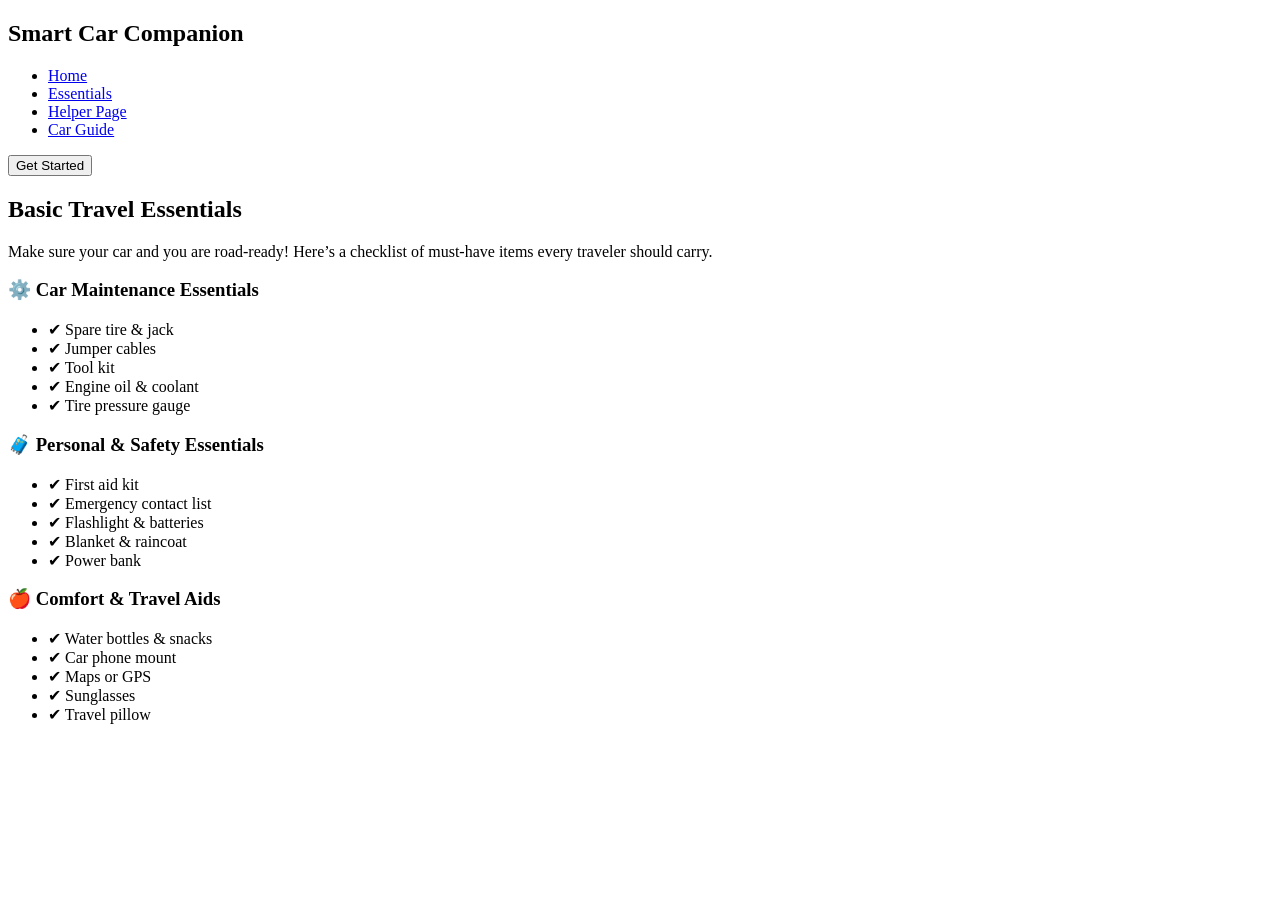
==== essential.html @ 03d29f75 "Added essentials web page" ====
<!DOCTYPE html>
<html lang="en">
<head>
  <meta charset="UTF-8" />
  <meta name="viewport" content="width=device-width, initial-scale=1.0" />
  <title>Basic Essentials | Smart Car Companion</title>
  <link rel="stylesheet" href="essentials.cssgit" />
</head>

<body>
  <!-- Navbar -->
  <nav>
    <h1>Smart Car Companion</h1>
    <ul>
      <li><a href="index.html">Home</a></li>
      <li><a href="#">Essentials</a></li>
      <li><a href="#">Helper Page</a></li>
      <li><a href="#">Car Guide</a></li>
    </ul>
    <button class="btn">Get Started</button>
  </nav>

  <!-- Hero Section -->
  <section class="hero">
    <h2>Basic Travel Essentials</h2>
    <p>
      Make sure your car and you are road-ready! Here’s a checklist of must-have
      items every traveler should carry.
    </p>
  </section>

  <!-- Essentials Grid -->
  <section class="essentials">
    <div class="card">
      <h3>⚙️ Car Maintenance Essentials</h3>
      <ul>
        <li><span>✔</span> Spare tire & jack</li>
        <li><span>✔</span> Jumper cables</li>
        <li><span>✔</span> Tool kit</li>
        <li><span>✔</span> Engine oil & coolant</li>
        <li><span>✔</span> Tire pressure gauge</li>
      </ul>
    </div>

    <div class="card">
      <h3>🧳 Personal & Safety Essentials</h3>
      <ul>
        <li><span>✔</span> First aid kit</li>
        <li><span>✔</span> Emergency contact list</li>
        <li><span>✔</span> Flashlight & batteries</li>
        <li><span>✔</span> Blanket & raincoat</li>
        <li><span>✔</span> Power bank</li>
      </ul>
    </div>

    <div class="card">
      <h3>🍎 Comfort & Travel Aids</h3>
      <ul>
        <li><span>✔</span> Water bottles & snacks</li>
        <li><span>✔</span> Car phone mount</li>
        <li><span>✔</span> Maps or GPS</li>
        <li><span>✔</span> Sunglasses</li>
        <li><span>✔</span> Travel pillow</li>
      </ul>
    </div>
  </section>
</body>
</html>
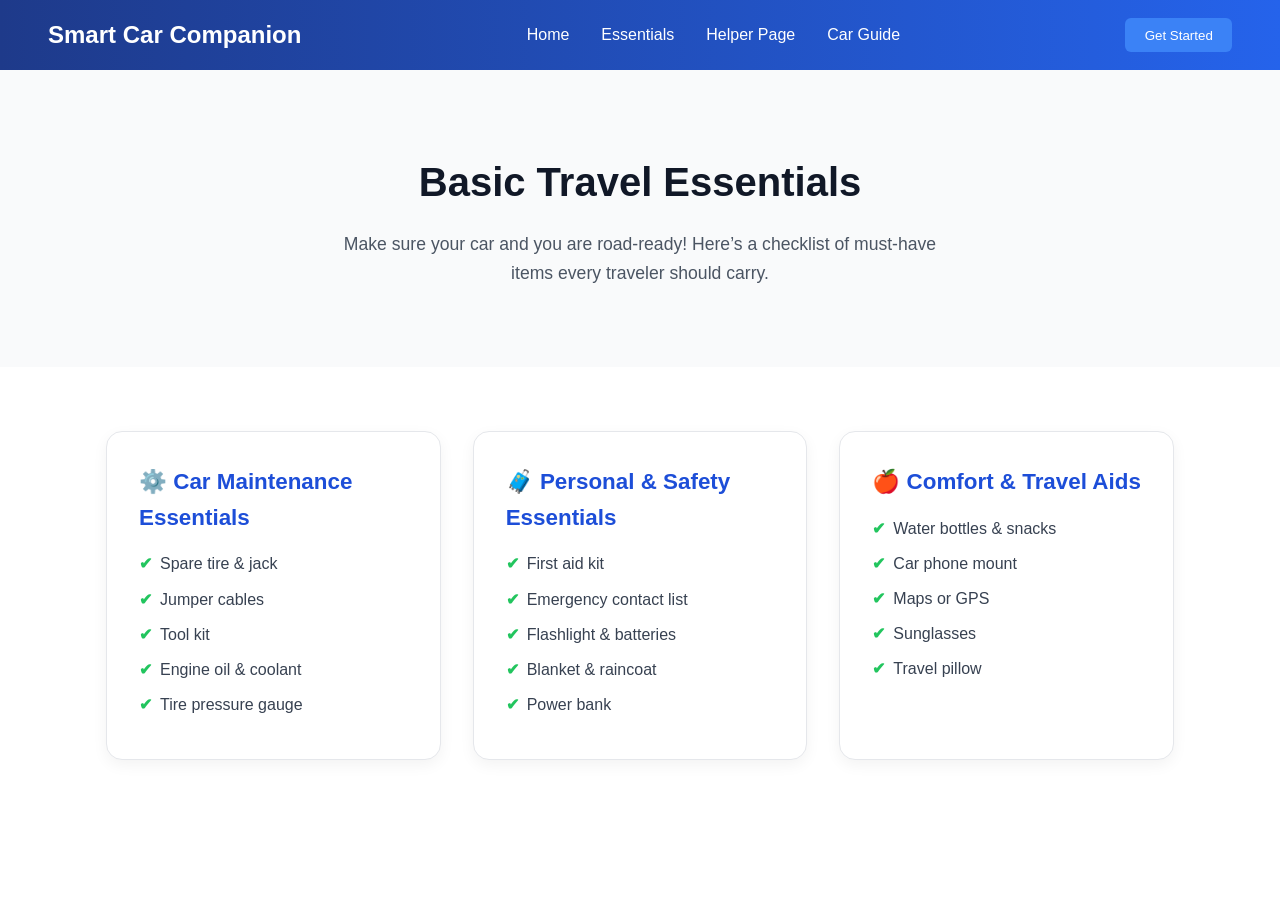
==== commit 76313de1: "corrected the link" ====
--- a/essential.html
+++ b/essential.html
@@ -4,7 +4,7 @@
   <meta charset="UTF-8" />
   <meta name="viewport" content="width=device-width, initial-scale=1.0" />
   <title>Basic Essentials | Smart Car Companion</title>
-  <link rel="stylesheet" href="essentials.cssgit" />
+  <link rel="stylesheet" href="essentials.css" />
 </head>
 
 <body>
--- a/essentials.css
+++ b/essentials.css
@@ -0,0 +1,142 @@
+/* ---- Global Reset ---- */
+    * {
+      margin: 0;
+      padding: 0;
+      box-sizing: border-box;
+    }
+
+    body {
+      font-family: "Poppins", sans-serif;
+      background-color: white;
+      color: #1a1a1a;
+      line-height: 1.6;
+    }
+
+    /* ---- Navbar ---- */
+    nav {
+      background: linear-gradient(to right, #1e3a8a, #2563eb);
+      color: white;
+      padding: 1rem 3rem;
+      display: flex;
+      align-items: center;
+      justify-content: space-between;
+      box-shadow: 0 4px 10px rgba(0, 0, 0, 0.15);
+    }
+
+    nav h1 {
+      font-size: 1.5rem;
+      font-weight: 700;
+    }
+
+    nav ul {
+      list-style: none;
+      display: flex;
+      gap: 2rem;
+    }
+
+    nav ul li a {
+      color: white;
+      text-decoration: none;
+      font-weight: 500;
+      transition: 0.3s;
+    }
+
+    nav ul li a:hover {
+      color: #e2e8f0;
+    }
+
+    .btn {
+      background: #3b82f6;
+      color: white;
+      padding: 0.6rem 1.2rem;
+      border-radius: 6px;
+      border: none;
+      cursor: pointer;
+      font-weight: 500;
+      transition: 0.3s;
+    }
+
+    .btn:hover {
+      background: #2563eb;
+    }
+
+    /* ---- Hero Section ---- */
+    .hero {
+      background-color: #f9fafb;
+      text-align: center;
+      padding: 5rem 2rem;
+    }
+
+    .hero h2 {
+      font-size: 2.5rem;
+      font-weight: 700;
+      margin-bottom: 1rem;
+      color: #111827;
+    }
+
+    .hero p {
+      color: #4b5563;
+      font-size: 1.1rem;
+      max-width: 600px;
+      margin: 0 auto;
+    }
+
+    /* ---- Essentials Section ---- */
+    .essentials {
+      max-width: 1100px;
+      margin: 4rem auto;
+      display: grid;
+      grid-template-columns: repeat(auto-fit, minmax(300px, 1fr));
+      gap: 2rem;
+      padding: 0 1rem 4rem;
+    }
+
+    .card {
+      background: white;
+      border: 1px solid #e5e7eb;
+      border-radius: 16px;
+      padding: 2rem;
+      box-shadow: 0 5px 15px rgba(0, 0, 0, 0.05);
+      transition: 0.3s;
+    }
+
+    .card:hover {
+      box-shadow: 0 8px 20px rgba(0, 0, 0, 0.1);
+    }
+
+    .card h3 {
+      color: #1d4ed8;
+      font-size: 1.4rem;
+      margin-bottom: 1rem;
+      font-weight: 600;
+    }
+
+    .card ul {
+      list-style: none;
+    }
+
+    .card li {
+      margin-bottom: 0.6rem;
+      display: flex;
+      align-items: center;
+      gap: 0.5rem;
+      color: #374151;
+    }
+
+    .card li span {
+      color: #22c55e;
+      font-weight: bold;
+    }
+
+    /* ---- Responsive ---- */
+    @media (max-width: 768px) {
+      nav {
+        flex-direction: column;
+        gap: 1rem;
+        text-align: center;
+      }
+      nav ul {
+        flex-direction: column;
+        gap: 0.8rem;
+      }
+    }
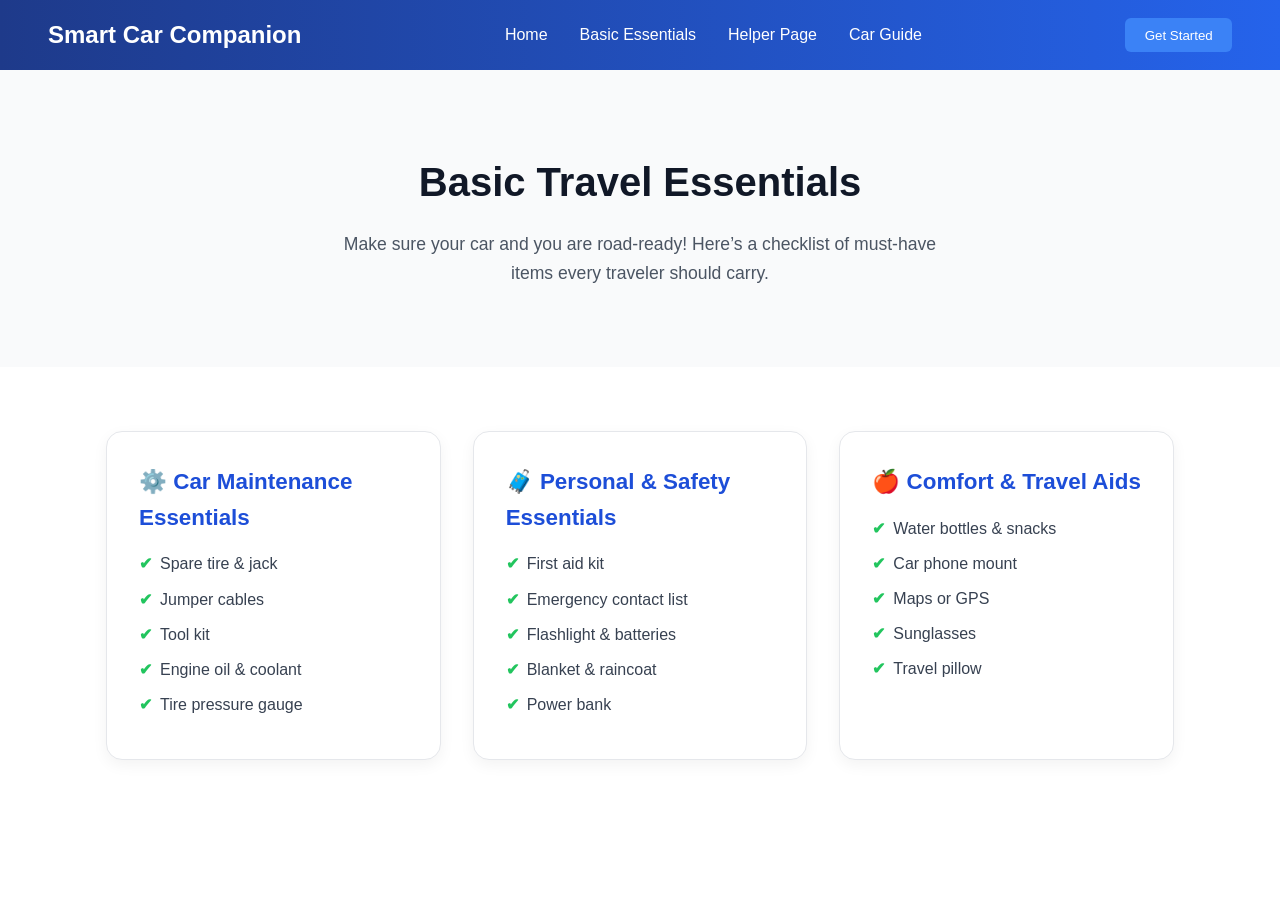
==== commit b20a1d0a: "changed the nav bar in essentials.html" ====
--- a/essential.html
+++ b/essential.html
@@ -13,7 +13,7 @@
     <h1>Smart Car Companion</h1>
     <ul>
       <li><a href="index.html">Home</a></li>
-      <li><a href="#">Essentials</a></li>
+      <li><a href="#">Basic Essentials</a></li>
       <li><a href="#">Helper Page</a></li>
       <li><a href="#">Car Guide</a></li>
     </ul>
